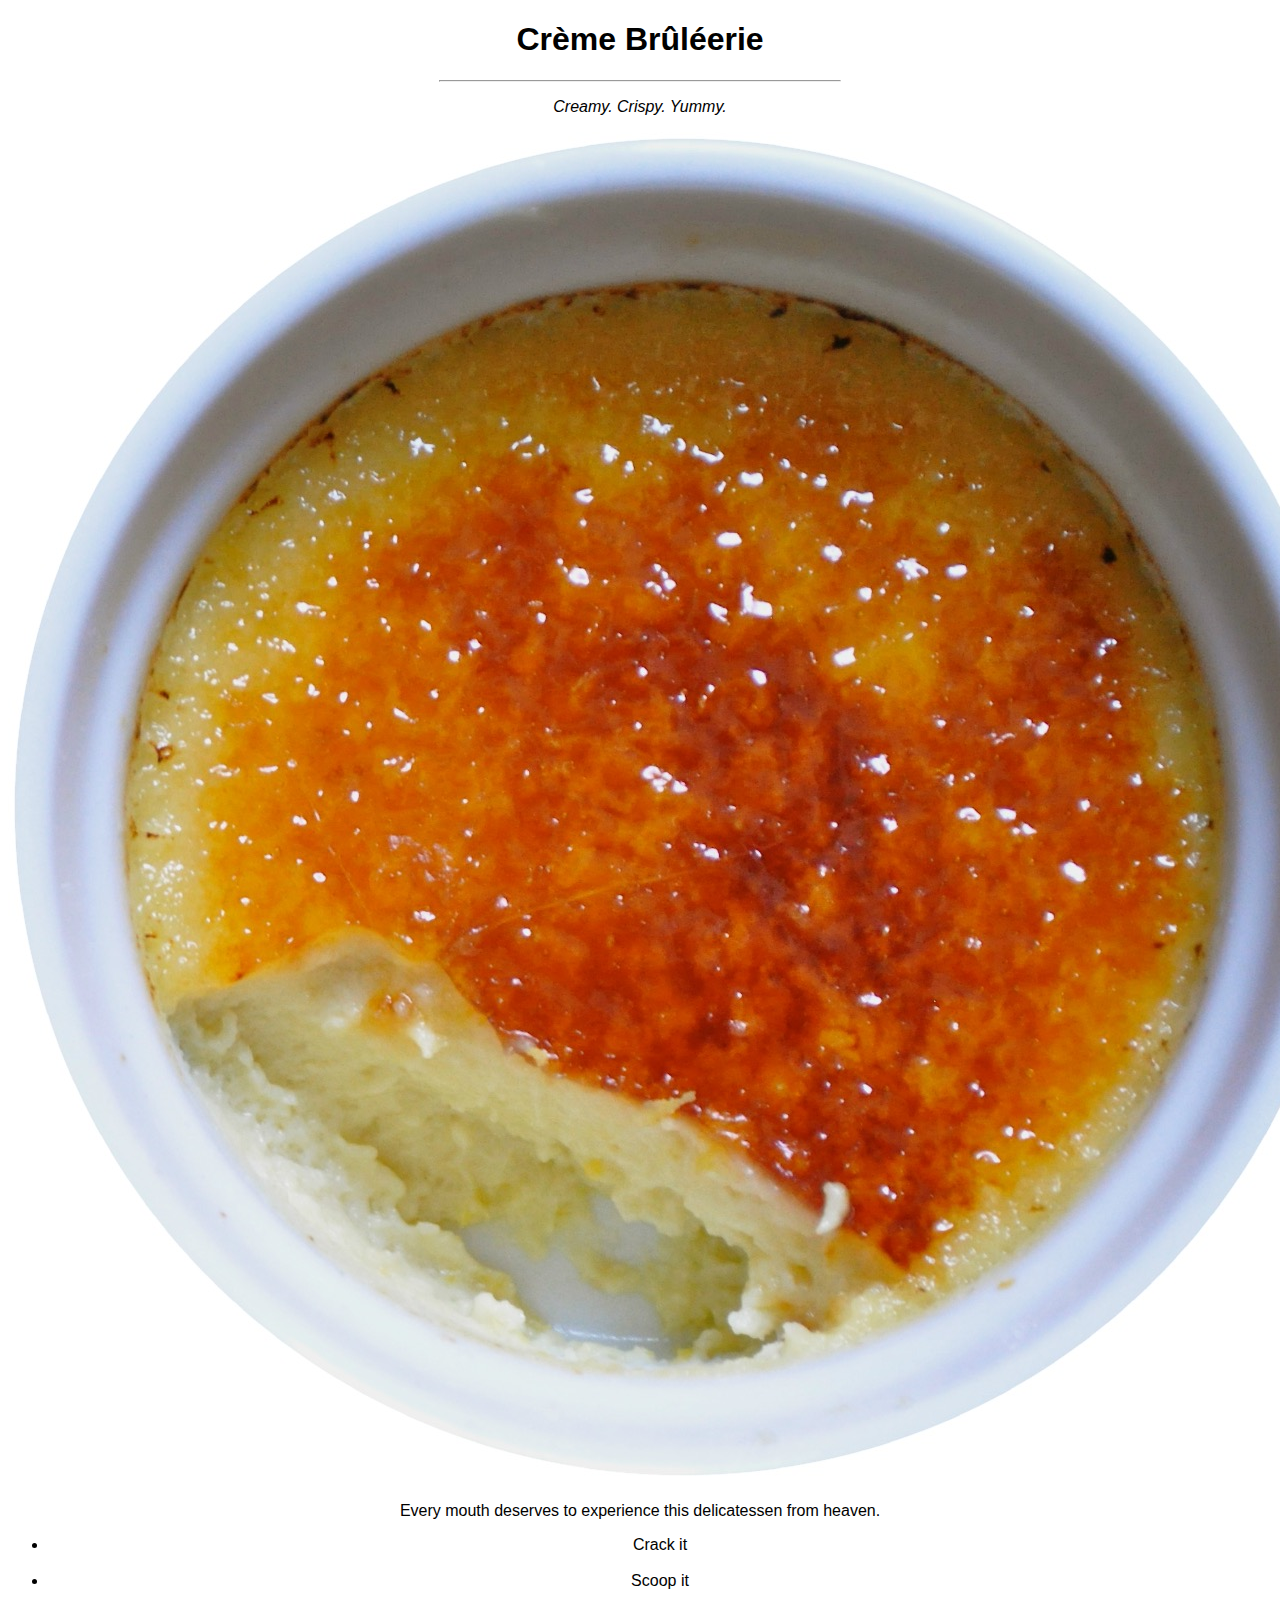
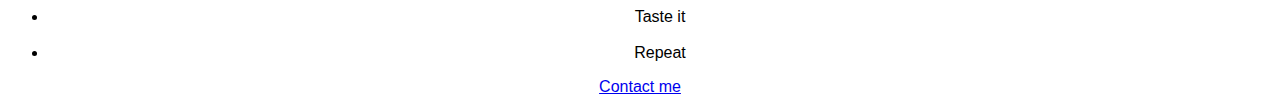
==== unit_3/index.html @ 5b20391b "Added image and text" ====
<!DOCTYPE html>
<html>
<head>
	<title>Crème Brûléerie</title>

	<link rel="stylesheet" type="text/css" href="css/style.css">
</head>
<body>
	
	<h1>Crème Brûléerie</h1>
	<hr>
	<p id="slogan">Creamy. Crispy. Yummy.</p>
	<img src="images/creme_brulee.jpg" alt="Creme Brulee" title="Ooooohyeaah you wanna dig in, don'tcha??">
	<p>Every mouth deserves to experience this delicatessen from heaven.</p>
	<ul>
		<li>Crack it</li>
		<br>
		<li>Scoop it</li>
		<br>
		<li>Taste it</li>
		<br>
		<li>Repeat</li>
	</ul>
	<p><a href="mailto:greta.vandermerwe@gmail.com">Contact me</a></p>
</body>
</html>
---- unit_3/css/style.css ----
body {
	background: url('images/creme_brulee.jpg');
	background-size: cover;
	color: #000;
	font-family: Helvetica;
}

h1, p {
	text-align: center;
	color: #000;
}

#slogan {
	font-style: italic;
}

hr {
	width: 400px;
	color: #000;
}

ul {
	text-align: center;
}
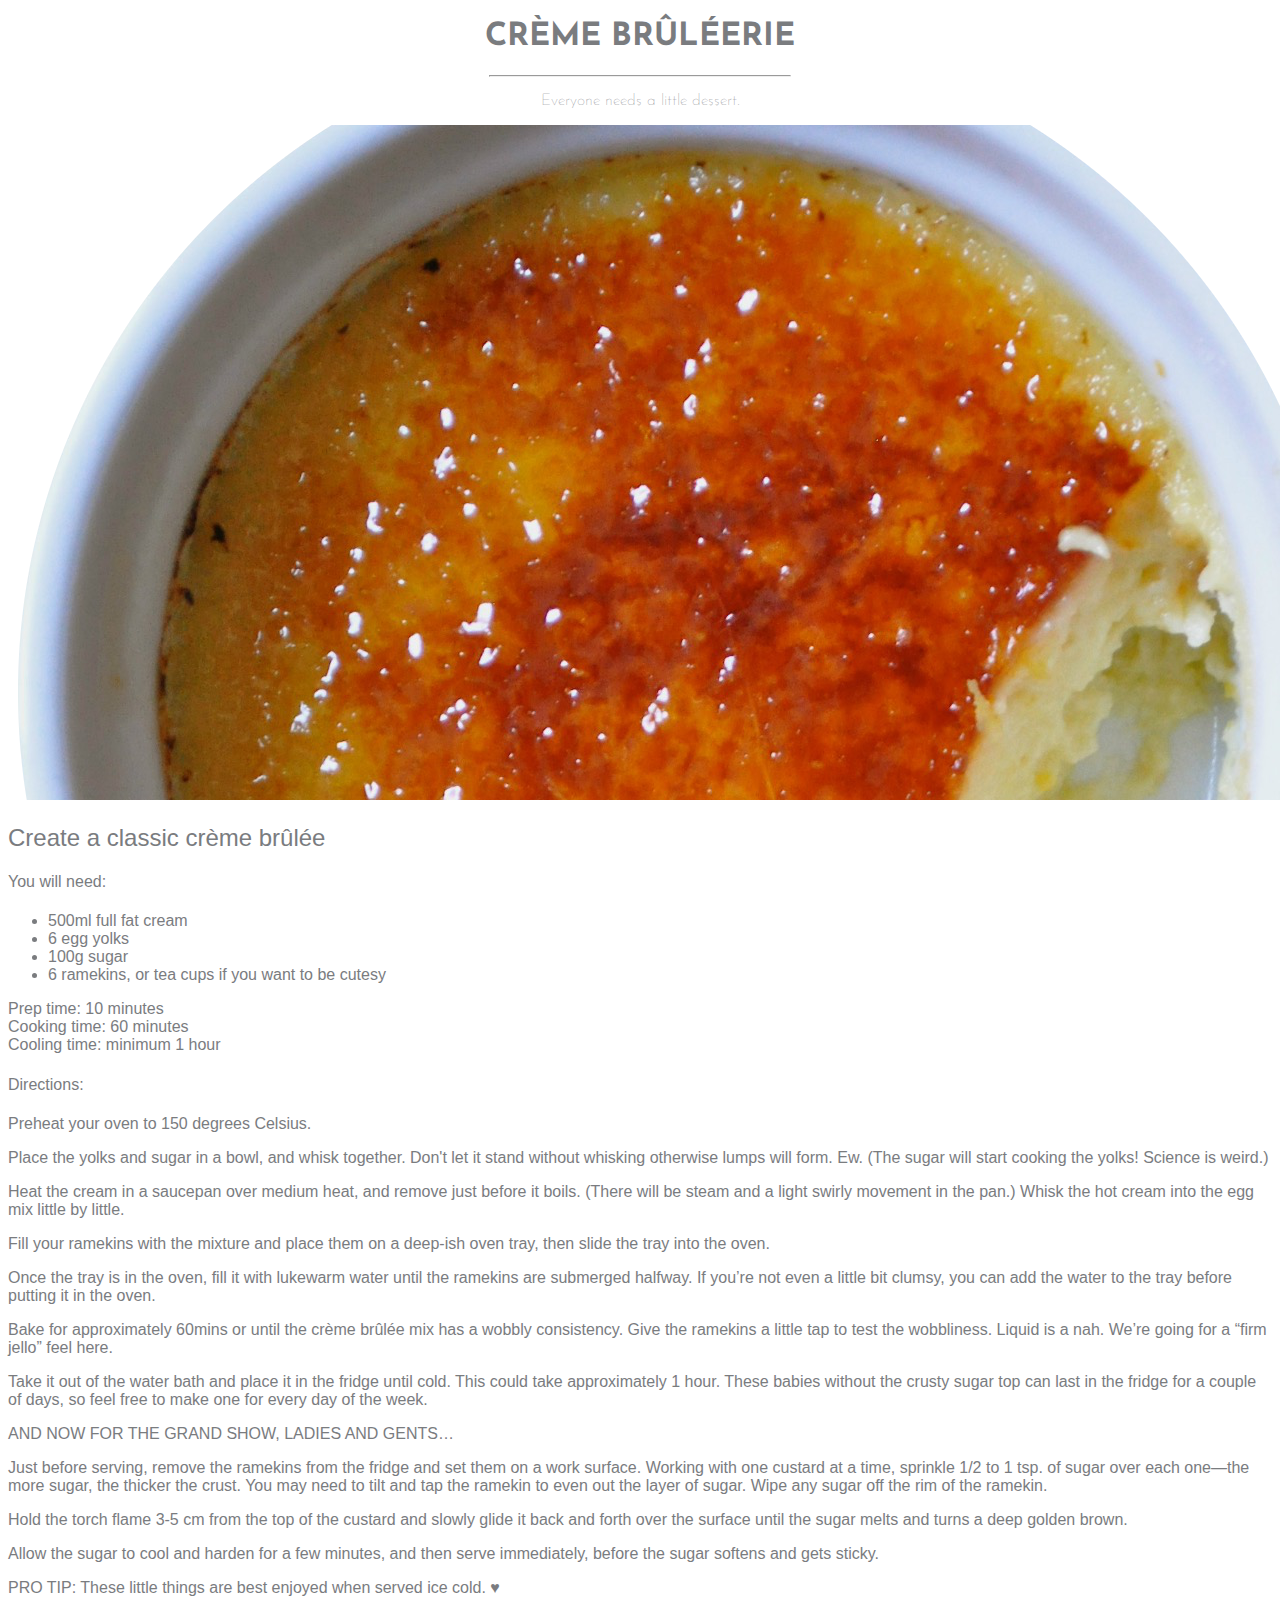
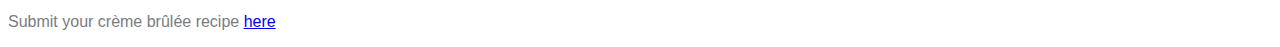
==== commit 44b51d92: "new style and content" ====
--- a/unit_3/index.html
+++ b/unit_3/index.html
@@ -1,26 +1,89 @@
-<!DOCTYPE html>
+<!DOCTYPE html>	
+
 <html>
+
 <head>
+
 	<title>Crème Brûléerie</title>
 
 	<link rel="stylesheet" type="text/css" href="css/style.css">
+	<link href="https://fonts.googleapis.com/css?family=Josefin+Sans:300,400" rel="stylesheet">
+
 </head>
+
 <body>
+
+	<!--HEADER-->
+
+<h1>CRÈME BRÛLÉERIE</h1>
+<hr>
+<p id="slogan">Everyone needs a little dessert.</p>
+
+<img src="images/creme_brulee_crop3.png" alt="close up of crème brûlée" title="crèmebrûléerie">
+
+	<!-- 
+
+	CREATIONS
+	[These are hyperlinked/menu/nav items that lead to different recipe sections. I imagine these as 4 equally sized blocks just below the header, each with an image, and main text. When you hover over the block, a tiny animation changes the opacity of the image, and the text changes to the sub text. I have yet to learn how to code all this. Until then, it is a dream that will live as a comment.]
 	
-	<h1>Crème Brûléerie</h1>
-	<hr>
-	<p id="slogan">Creamy. Crispy. Yummy.</p>
-	<img src="images/creme_brulee.jpg" alt="Creme Brulee" title="Ooooohyeaah you wanna dig in, don'tcha??">
-	<p>Every mouth deserves to experience this delicatessen from heaven.</p>
+	<div id="sweet">Sweet - The Playful</div>
+	<div id="savoury">Savoury - The Sophisticated</div>
+	<div id="spicy">Spicy - The Exotic</div>
+	<div id="strange">Strange - You used what?!</div>
+	
+	-->
+	
+<h2>Create a classic crème brûlée</h2>
+
+<h4>You will need:</h4>
+
 	<ul>
-		<li>Crack it</li>
-		<br>
-		<li>Scoop it</li>
-		<br>
-		<li>Taste it</li>
-		<br>
-		<li>Repeat</li>
+		<li>500ml full fat cream</li>
+		<li>6 egg yolks</li>
+		<li>100g sugar</li>
+		<li>6 ramekins, or tea cups if you want to be cutesy</li>
 	</ul>
-	<p><a href="mailto:greta.vandermerwe@gmail.com">Contact me</a></p>
+
+<p>Prep time: 10 minutes<br>
+Cooking time: 60 minutes<br>
+Cooling time: minimum 1 hour</p>
+
+
+<h4>Directions:</h4>
+
+<p>Preheat your oven to 150 degrees Celsius. </p>
+
+<p>Place the yolks and sugar in a bowl, and whisk together. Don't let it stand without whisking otherwise lumps will form. Ew. (The sugar will start cooking the yolks! Science is weird.) </p>
+
+<p>Heat the cream in a saucepan over medium heat, and remove just before it boils. (There will be steam and a light swirly movement in the pan.) 
+Whisk the hot cream into the egg mix little by little. </p>
+
+<p>Fill your ramekins with the mixture and place them on a deep-ish oven tray, then slide the tray into the oven. </p>
+
+<p>Once the tray is in the oven, fill it with lukewarm water until the ramekins are submerged halfway. If you’re not even a little bit clumsy, you can add the water to the tray before putting it in the oven. </p>
+
+<p>Bake for approximately 60mins or until the crème brûlée mix has a wobbly consistency. Give the ramekins a little tap to test the wobbliness. Liquid is a nah. We’re going for a “firm jello” feel here.</p>
+
+<p>Take it out of the water bath and place it in the fridge until cold. This could take approximately 1 hour. These babies without the crusty sugar top can last in the fridge for a couple of days, so feel free to make one for every day of the week.</p>
+
+<p>AND NOW FOR THE GRAND SHOW, LADIES AND GENTS…</p>
+
+<p>Just before serving, remove the ramekins from the fridge and set them on a work surface. Working with one custard at a time, sprinkle 1/2 to 1 tsp. of sugar over each one—the more sugar, the thicker the crust. You may need to tilt and tap the ramekin to even out the layer of sugar. Wipe any sugar off the rim of the ramekin. </p>
+
+<p>Hold the torch flame 3-5 cm from the top of the custard and slowly glide it back and forth over the surface until the sugar melts and turns a deep golden brown. </p>
+
+<p>Allow the sugar to cool and harden for a few minutes, and then serve immediately, before the sugar softens and gets sticky.</p>
+
+<p>PRO TIP: These little things are best enjoyed when served ice cold. &hearts;</p>
+
+
+
+<p>Submit your crème brûlée recipe <a href="mailto:cremebruleerie@gmail.com">here</a></p>
+
+
+
+	<!--FOOTER-->
+
+
 </body>
 </html>--- a/unit_3/css/style.css
+++ b/unit_3/css/style.css
@@ -1,24 +1,40 @@
 body {
-	background: url('images/creme_brulee.jpg');
-	background-size: cover;
-	color: #000;
-	font-family: Helvetica;
+	background-color: #FFF;
+	color: #7A7C7F;
 }
 
-h1, p {
-	text-align: center;
-	color: #000;
+h1, #slogan {
+	font-family: "Josefin Sans", sans-serif;
 }
 
-#slogan {
-	font-style: italic;
+h2, h4, p, li {
+	font-family: Helvetica, sans-serif;
+}
+
+h1 {
+	font-weight: 700;
+}
+
+h2, h4 {
+	font-weight: 400;
+}
+
+p, li {
+	font-weight: 100;
+}
+
+h1, #slogan {
+	text-align: center;
 }
 
 hr {
-	width: 400px;
-	color: #000;
+	width: 300px;
 }
 
-ul {
-	text-align: center;
-}
+/* CREATIONS [Code copied from Unit 3, lesson 5. Needs to be tweaked, once I figure out how.]
+div {
+	width: 150px;
+	height: 150px;
+	border: 2px solid black;
+	display: inline-block;
+	margin: 20px;*/